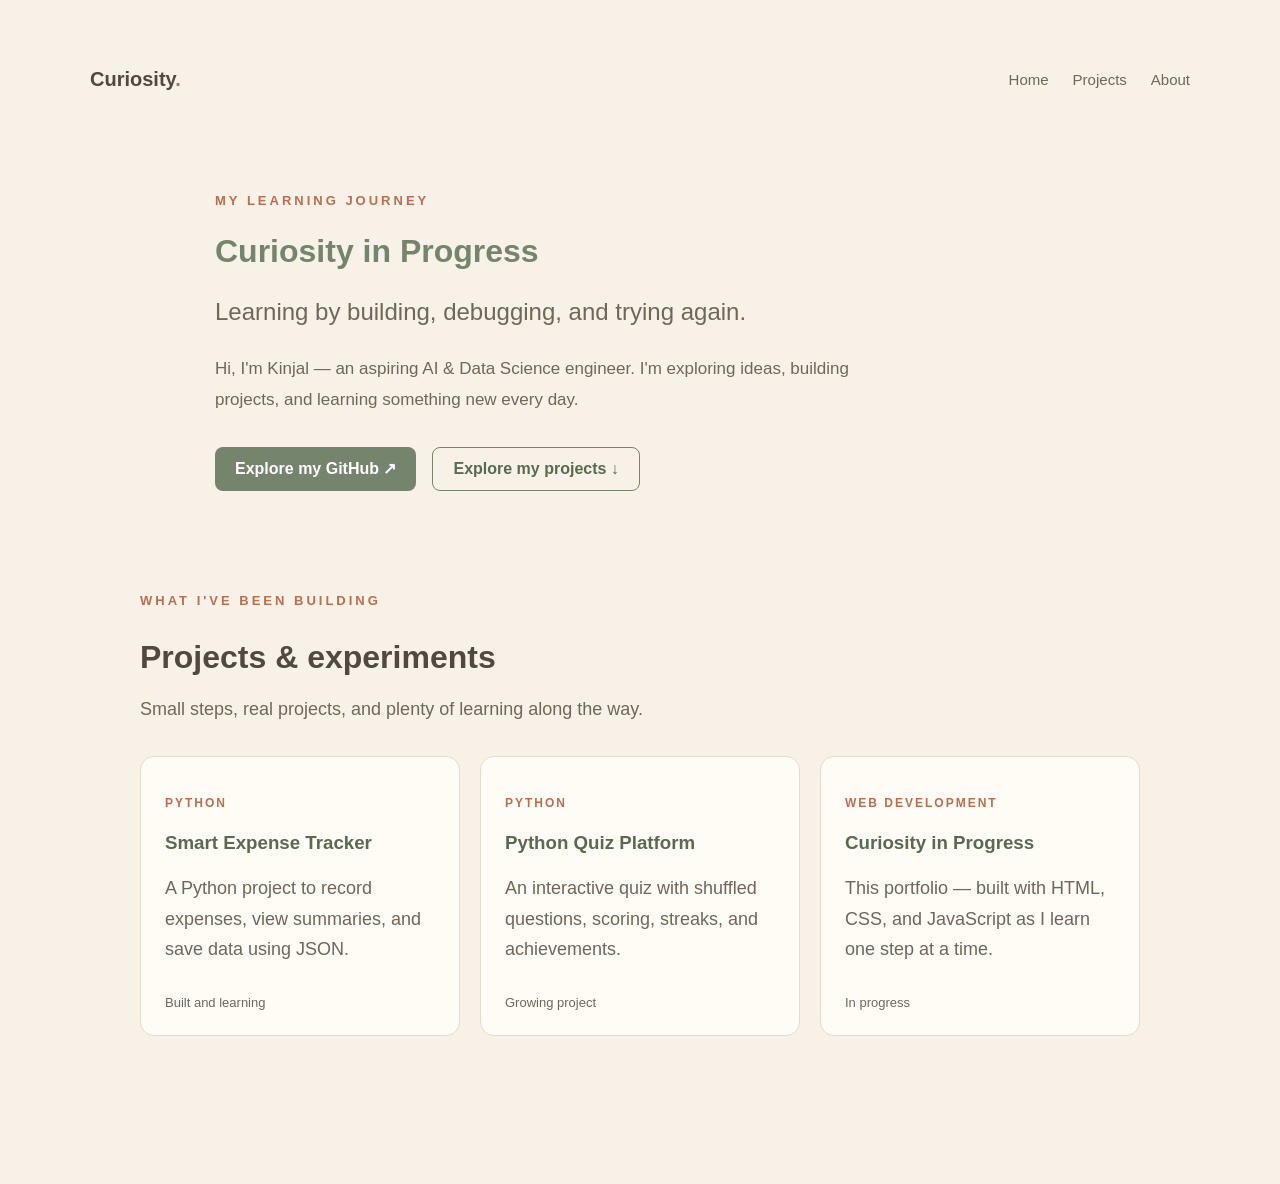
==== index.html @ c0b8d88e "Initial commit" ====
<!DOCTYPE html>
<html lang="en">
<head>
    <meta charset="UTF-8">
    <meta name="viewport" content="width=device-width, initial-scale=1.0">
    <title>Curiosity in Progress | Portfolio</title>
    <link rel="stylesheet" href="STYLE.CSS">
</head>
<body>
    
<nav class="navbar">
    <a href="#" class="nav-logo">Curiosity<span>.</span></a>

    <div class="nav-links">
        <a href="#">Home</a>
        <a href="#projects">Projects</a>
        <a href="#about">About</a>
    </div>
</nav>

     
    <main class="intro">
        <p class="eyebrow">MY LEARNING JOURNEY</p>

        <h1>Curiosity in Progress</h1>

        <p class="tagline">
            Learning by building, debugging, and trying again.
        </p>

        <p class="description">
            Hi, I'm Kinjal — an aspiring AI & Data Science engineer.
            I'm exploring ideas, building projects, and learning something new every day.
        </p>
        
<div class="actions">
    <a href="https://github.com/Kinjal-09" target="_blank" rel="noopener noreferrer" class="btn btn-primary">
        Explore my GitHub ↗
    </a>

    <a href="#projects" class="btn btn-secondary">
        Explore my projects ↓
    </a>
</div>

    </main>
    
<section id="projects" class="projects-section">
    <p class="eyebrow">WHAT I'VE BEEN BUILDING</p>

    <h2>Projects & experiments</h2>

    <p class="section-description">
        Small steps, real projects, and plenty of learning along the way.
    </p>

    <div class="project-grid">

        <article class="project-card">
            <p class="project-type">PYTHON</p>
            <h3>Smart Expense Tracker</h3>
            <p>
                A Python project to record expenses, view summaries,
                and save data using JSON.
            </p>
            <span class="project-status">Built and learning</span>
        </article>

        <article class="project-card">
            <p class="project-type">PYTHON</p>
            <h3>Python Quiz Platform</h3>
            <p>
                An interactive quiz with shuffled questions,
                scoring, streaks, and achievements.
            </p>
            <span class="project-status">Growing project</span>
        </article>

        <article class="project-card">
            <p class="project-type">WEB DEVELOPMENT</p>
            <h3>Curiosity in Progress</h3>
            <p>
                This portfolio — built with HTML, CSS, and JavaScript
                as I learn one step at a time.
            </p>
            <span class="project-status">In progress</span>
        </article>

    </div>
</section>

</body>
</html>
---- STYLE.CSS ----
body {
    background-color: #F7F1E7;
    color: #51483F;
    font-family: Arial, sans-serif;
    margin: 0;
    padding: 48px 24px;
}

h1 {
    color: #75856D;
}

p {
    color: #71665A;
    font-size: 18px;
    line-height: 1.6;
}

.intro {
    max-width: 850px;
    margin: 80px auto;
}

.eyebrow {
    color: #B86F52;
    font-size: 13px;
    font-weight: bold;
    letter-spacing: 3px;
}

.tagline {
    font-size: 24px;
    line-height: 1.5;
}

.description {
    max-width: 650px;
    font-size: 17px;
    line-height: 1.8;
}

.actions {
    display: flex;
    flex-wrap: wrap;
    gap: 16px;
    margin-top: 32px;
}

.btn {
    display: inline-block;
    padding: 12px 20px;
    border-radius: 8px;
    text-decoration: none;
    font-weight: bold;
    transition: 0.2s ease;
}

.btn-primary {
    background-color: #75856D;
    color: white;
}

.btn-secondary {
    border: 1px solid #75856D;
    color: #586A51;
}

.btn:hover {
    transform: translateY(-3px);
}

.projects-section {
    max-width: 1000px;
    margin: 100px auto;
}

.projects-section h2 {
    font-size: 32px;
    margin-bottom: 12px;
}

.section-description {
    line-height: 1.7;
}

.project-grid {
    display: grid;
    grid-template-columns: repeat(auto-fit, minmax(240px, 1fr));
    gap: 20px;
    margin-top: 32px;
}

.project-card {
    background-color: #FFFCF6;
    border: 1px solid #E5DCCF;
    border-radius: 14px;
    padding: 24px;
    transition: transform 0.2s ease;
}

.project-card:hover {
    transform: translateY(-4px);
}

.project-type {
    color: #B86F52;
    font-size: 12px;
    font-weight: bold;
    letter-spacing: 2px;
}

.project-card h3 {
    color: #586A51;
}

.project-card p {
    line-height: 1.7;
}

.project-status {
    display: inline-block;
    margin-top: 12px;
    font-size: 13px;
    color: #71665A;
}

.navbar {
    max-width: 1100px;
    margin: 0 auto;
    display: flex;
    justify-content: space-between;
    align-items: center;
    padding: 20px 0;
}

.nav-logo {
    color: #51483F;
    font-size: 20px;
    font-weight: bold;
    text-decoration: none;
}

.nav-logo span {
    color: #B86F52;
}

.nav-links {
    display: flex;
    gap: 24px;
}

.nav-links a {
    color: #71665A;
    text-decoration: none;
    font-size: 15px;
}

.nav-links a:hover {
    color: #B86F52;
}
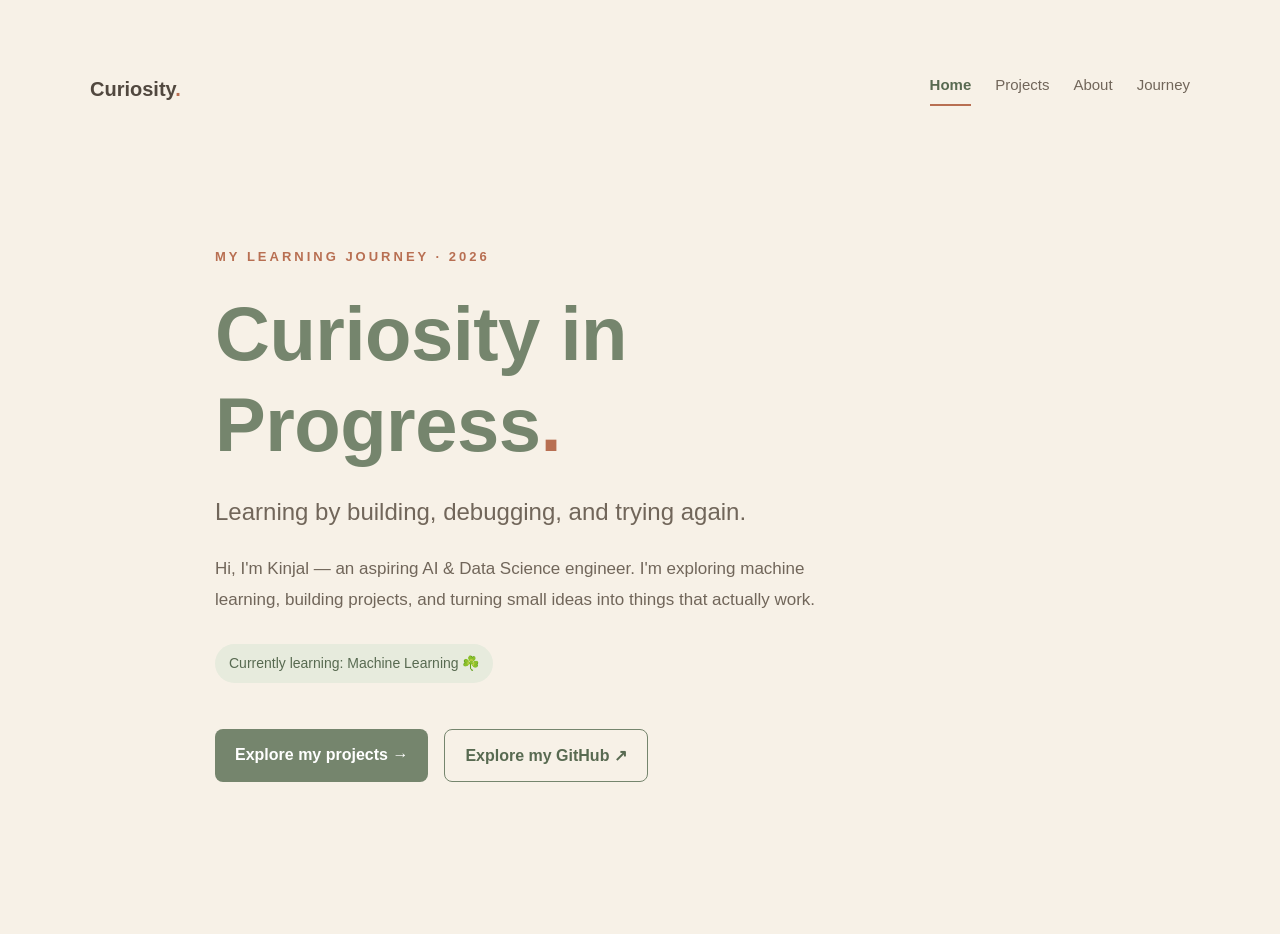
==== commit c36c5e49: "Updating" ====
--- a/index.html
+++ b/index.html
@@ -9,86 +9,69 @@
 </head>
 <body>
     
-<nav class="navbar">
-    <a href="#" class="nav-logo">Curiosity<span>.</span></a>
+<body>
 
-    <div class="nav-links">
-        <a href="#">Home</a>
-        <a href="#projects">Projects</a>
-        <a href="#about">About</a>
+    <nav class="navbar">
+        <a href="index.html" class="nav-logo">Curiosity<span>.</span></a>
+
+        <div class="nav-links">
+            <a href="index.html" class="active" aria-current="page">Home</a>
+            <a href="projects.html">Projects</a>
+            <a href="about.html">About</a>
+            <a href="journey.html">Journey</a>
+        </div>
+    </nav>
+    
+<main class="intro">
+    <p class="eyebrow">MY LEARNING JOURNEY · 2026</p>
+
+    <h1>
+        Curiosity in Progress<span class="title-dot">.</span>
+    </h1>
+
+    <p class="tagline">
+        Learning by building, debugging, and trying again.
+    </p>
+
+    <p class="description">
+        Hi, I'm Kinjal — an aspiring AI & Data Science engineer.
+        I'm exploring machine learning, building projects, and
+        turning small ideas into things that actually work.
+    </p>
+
+    <p class="mini-note">
+        Currently learning: Machine Learning ☘️
+    </p>
+
+    <div class="actions">
+        <a href="projects.html" class="btn btn-primary">
+            Explore my projects →
+        </a>
+
+        <a href="https://github.com/Kinjal-09"
+           target="_blank"
+           rel="noopener noreferrer"
+           class="btn btn-secondary">
+            Explore my GitHub ↗
+        </a>
     </div>
-</nav>
+</main>
+
+
+  
+         
+
+</body>
+
+    
+
+        
+
 
      
-    <main class="intro">
-        <p class="eyebrow">MY LEARNING JOURNEY</p>
+   
+    
 
-        <h1>Curiosity in Progress</h1>
-
-        <p class="tagline">
-            Learning by building, debugging, and trying again.
-        </p>
-
-        <p class="description">
-            Hi, I'm Kinjal — an aspiring AI & Data Science engineer.
-            I'm exploring ideas, building projects, and learning something new every day.
-        </p>
-        
-<div class="actions">
-    <a href="https://github.com/Kinjal-09" target="_blank" rel="noopener noreferrer" class="btn btn-primary">
-        Explore my GitHub ↗
-    </a>
-
-    <a href="#projects" class="btn btn-secondary">
-        Explore my projects ↓
-    </a>
-</div>
-
-    </main>
-    
-<section id="projects" class="projects-section">
-    <p class="eyebrow">WHAT I'VE BEEN BUILDING</p>
-
-    <h2>Projects & experiments</h2>
-
-    <p class="section-description">
-        Small steps, real projects, and plenty of learning along the way.
-    </p>
-
-    <div class="project-grid">
-
-        <article class="project-card">
-            <p class="project-type">PYTHON</p>
-            <h3>Smart Expense Tracker</h3>
-            <p>
-                A Python project to record expenses, view summaries,
-                and save data using JSON.
-            </p>
-            <span class="project-status">Built and learning</span>
-        </article>
-
-        <article class="project-card">
-            <p class="project-type">PYTHON</p>
-            <h3>Python Quiz Platform</h3>
-            <p>
-                An interactive quiz with shuffled questions,
-                scoring, streaks, and achievements.
-            </p>
-            <span class="project-status">Growing project</span>
-        </article>
-
-        <article class="project-card">
-            <p class="project-type">WEB DEVELOPMENT</p>
-            <h3>Curiosity in Progress</h3>
-            <p>
-                This portfolio — built with HTML, CSS, and JavaScript
-                as I learn one step at a time.
-            </p>
-            <span class="project-status">In progress</span>
-        </article>
-
-    </div>
-</section>
 
 </body>
 </html>
--- a/STYLE.CSS
+++ b/STYLE.CSS
@@ -160,3 +160,146 @@
     color: #B86F52;
 }
 
+.about-section {
+    max-width: 850px;
+    margin: 100px auto;
+    padding: 32px;
+    background-color: #EFE9DD;
+    border-radius: 16px;
+}
+
+.about-section h2 {
+    color: #586A51;
+    font-size: 28px;
+}
+
+.about-text {
+    max-width: 700px;
+    line-height: 1.8;
+    font-size: 17px;
+}
+
+.journey-section {
+    max-width: 850px;
+    margin: 100px auto;
+}
+
+.timeline {
+    margin-top: 36px;
+    padding-left: 24px;
+    border-left: 2px solid #D5CBBB;
+}
+
+.timeline-item {
+    position: relative;
+    padding: 0 0 32px 20px;
+}
+
+.timeline-dot {
+    position: absolute;
+    left: -31px;
+    top: 5px;
+    width: 12px;
+    height: 12px;
+    background-color: #75856D;
+    border: 3px solid #F7F1E7;
+    border-radius: 50%;
+}
+
+.timeline-label {
+    color: #B86F52;
+    font-size: 12px;
+    font-weight: bold;
+    letter-spacing: 2px;
+}
+
+.timeline-item h3 {
+    color: #586A51;
+    margin-bottom: 8px;
+}
+
+.timeline-item p {
+    line-height: 1.7;
+}
+
+.nav-links a.active {
+    color: #586A51;
+    font-weight: bold;
+    border-bottom: 2px solid #B86F52;
+    padding-bottom: 6px;
+}
+
+/* Shared polish for every page */
+
+html {
+    scroll-behavior: smooth;
+}
+
+body {
+    font-family: Arial, sans-serif;
+    line-height: 1.7;
+    -webkit-font-smoothing: antialiased;
+}
+
+h1,
+h2,
+h3 {
+    line-height: 1.2;
+    letter-spacing: -0.5px;
+}
+
+.navbar {
+    padding: 24px 0;
+}
+
+.nav-links a {
+    transition: color 0.2s ease;
+}
+
+.intro,
+.projects-section,
+.about-section,
+.journey-section {
+    padding-top: 24px;
+    padding-bottom: 24px;
+}
+
+.project-card {
+    box-shadow: 0 6px 20px rgba(81, 72, 63, 0.04);
+}
+
+.project-card:hover {
+    box-shadow: 0 12px 28px rgba(81, 72, 63, 0.09);
+}
+
+.btn {
+    cursor: pointer;
+}
+
+::selection {
+    background-color: #DDE5D5;
+    color: #51483F;
+}
+
+/* Home page personality */
+
+.title-dot {
+    color: #B86F52;
+}
+
+.intro h1 {
+    font-size: clamp(42px, 7vw, 76px);
+    max-width: 750px;
+    margin: 20px 0;
+}
+
+.mini-note {
+    display: inline-block;
+    background-color: #E7EBDD;
+    color: #586A51;
+    padding: 8px 14px;
+    border-radius: 20px;
+    font-size: 14px;
+    margin-top: 12px;
+}
+
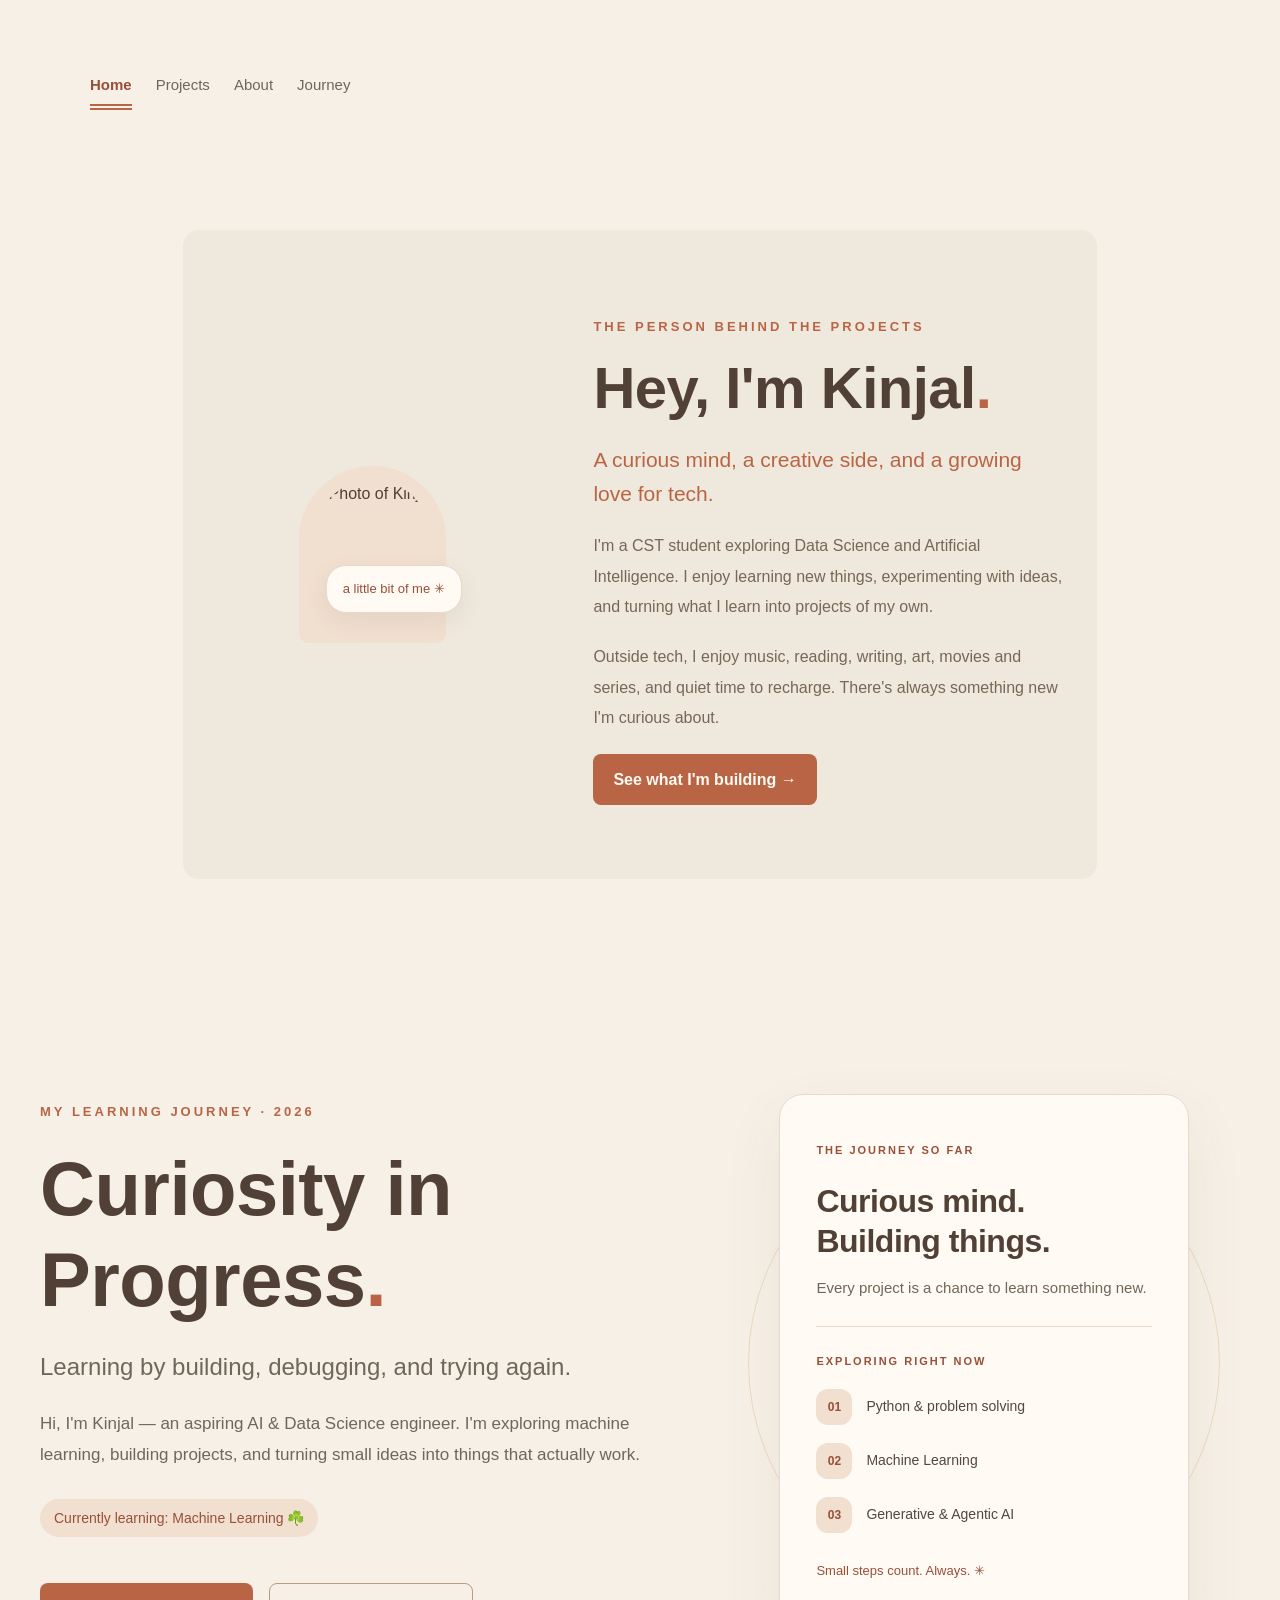
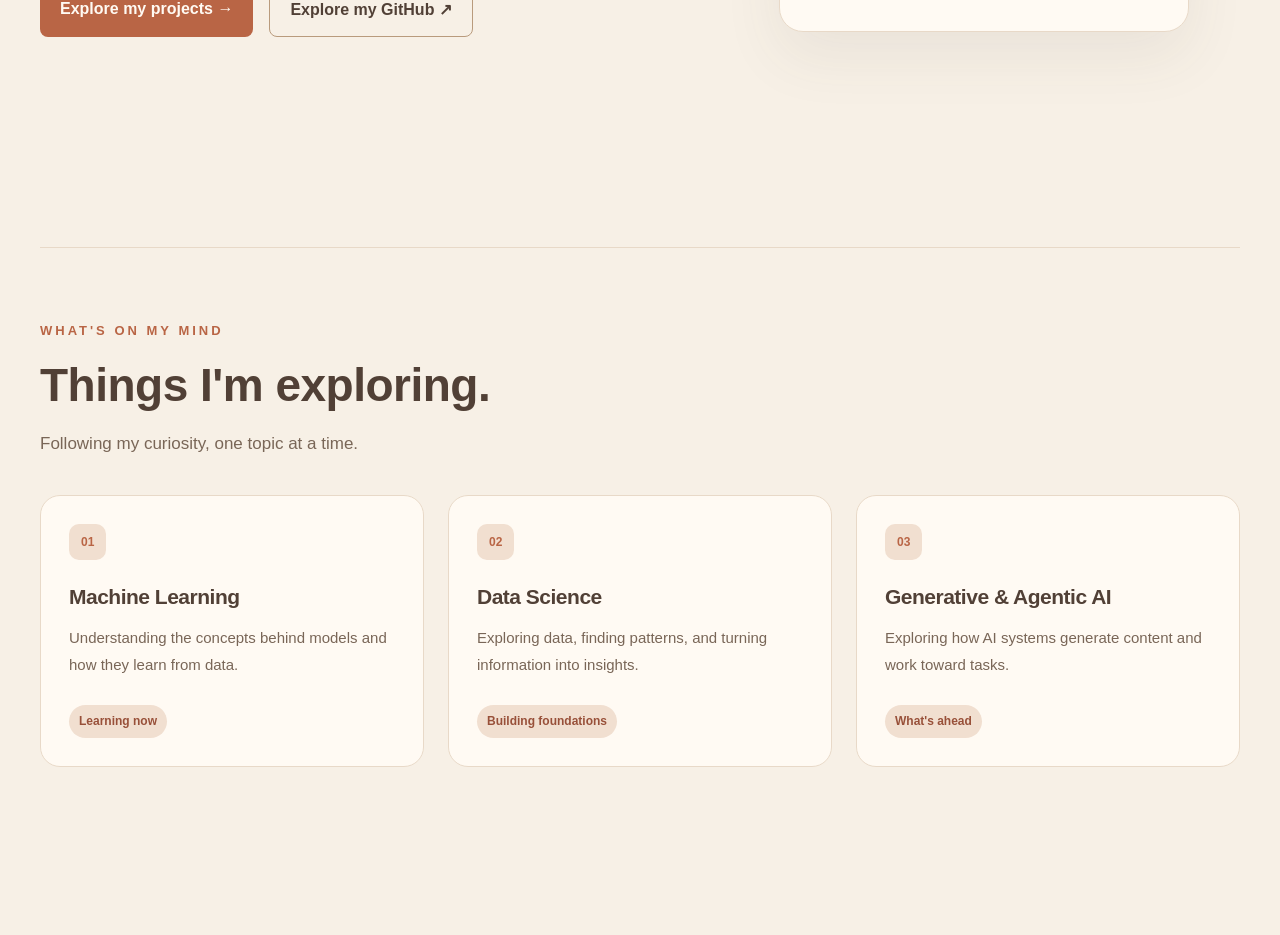
==== commit 44ad5038: "still in process" ====
--- a/index.html
+++ b/index.html
@@ -12,7 +12,7 @@
 <body>
 
     <nav class="navbar">
-        <a href="index.html" class="nav-logo">Curiosity<span>.</span></a>
+        
 
         <div class="nav-links">
             <a href="index.html" class="active" aria-current="page">Home</a>
@@ -22,45 +22,155 @@
         </div>
     </nav>
     
+<main class="about-section">
+    <section class="about-hero">
+
+        <div class="about-photo-wrap">
+            <img
+                src="images/profile.jpg"
+                alt="Photo of Kinjal"
+                class="about-photo"
+            >
+            <span class="photo-note">a little bit of me ✳</span>
+        </div>
+
+        <div class="about-intro">
+            <p class="eyebrow">THE PERSON BEHIND THE PROJECTS</p>
+
+            <h1>Hey, I'm Kinjal<span class="title-dot">.</span></h1>
+
+            <p class="about-lead">
+                A curious mind, a creative side, and a growing love for tech.
+            </p>
+
+            <p class="about-text">
+                I'm a CST student exploring Data Science and Artificial
+                Intelligence. I enjoy learning new things, experimenting
+                with ideas, and turning what I learn into projects of my own.
+            </p>
+
+            <p class="about-text">
+                Outside tech, I enjoy music, reading, writing, art,
+                movies and series, and quiet time to recharge.
+                There's always something new I'm curious about.
+            </p>
+
+            <a href="projects.html" class="btn btn-primary">
+                See what I'm building →
+            </a>
+        </div>
+
+    </section>
+</main>
+
+    
+
 <main class="intro">
-    <p class="eyebrow">MY LEARNING JOURNEY · 2026</p>
+    <div class="hero-content">
+        <p class="eyebrow">MY LEARNING JOURNEY · 2026</p>
 
-    <h1>
-        Curiosity in Progress<span class="title-dot">.</span>
-    </h1>
+        <h1>
+            Curiosity in Progress<span class="title-dot">.</span>
+        </h1>
 
-    <p class="tagline">
-        Learning by building, debugging, and trying again.
-    </p>
+        <p class="tagline">
+            Learning by building, debugging, and trying again.
+        </p>
 
-    <p class="description">
-        Hi, I'm Kinjal — an aspiring AI & Data Science engineer.
-        I'm exploring machine learning, building projects, and
-        turning small ideas into things that actually work.
-    </p>
+        <p class="description">
+            Hi, I'm Kinjal — an aspiring AI & Data Science engineer.
+            I'm exploring machine learning, building projects, and
+            turning small ideas into things that actually work.
+        </p>
 
-    <p class="mini-note">
-        Currently learning: Machine Learning ☘️
-    </p>
+        <p class="mini-note">
+            Currently learning: Machine Learning ☘️
+        </p>
 
-    <div class="actions">
-        <a href="projects.html" class="btn btn-primary">
-            Explore my projects →
-        </a>
+        <div class="actions">
+            <a href="projects.html" class="btn btn-primary">
+                Explore my projects →
+            </a>
 
-        <a href="https://github.com/Kinjal-09"
-           target="_blank"
-           rel="noopener noreferrer"
-           class="btn btn-secondary">
-            Explore my GitHub ↗
-        </a>
+            <a href="https://github.com/Kinjal-09"
+               target="_blank"
+               rel="noopener noreferrer"
+               class="btn btn-secondary">
+                Explore my GitHub ↗
+            </a>
+        </div>
+    </div>
+
+    <div class="hero-visual">
+        <div class="visual-orbit orbit-one"></div>
+        <div class="visual-orbit orbit-two"></div>
+
+        <div class="visual-card">
+            <p class="visual-label">THE JOURNEY SO FAR</p>
+            <h2>Curious mind.<br>Building things.</h2>
+            <p class="visual-description">
+                Every project is a chance to learn something new.
+            </p>
+
+            <div class="visual-divider"></div>
+
+            <p class="visual-label">EXPLORING RIGHT NOW</p>
+
+            <div class="learning-item">
+                <span class="learning-icon">01</span>
+                <span>Python & problem solving</span>
+            </div>
+
+            <div class="learning-item">
+                <span class="learning-icon">02</span>
+                <span>Machine Learning</span>
+            </div>
+
+            <div class="learning-item">
+                <span class="learning-icon">03</span>
+                <span>Generative & Agentic AI</span>
+            </div>
+
+            <p class="visual-footer">Small steps count. Always. ✳</p>
+        </div>
     </div>
 </main>
 
+<section class="exploring-section">
+    <p class="eyebrow">WHAT'S ON MY MIND</p>
+
+    <h2>Things I'm exploring.</h2>
+
+    <p class="section-description">
+        Following my curiosity, one topic at a time.
+    </p>
+
+    <div class="exploring-grid">
+        <article class="exploring-card">
+            <span class="exploring-number">01</span>
+            <h3>Machine Learning</h3>
+            <p>Understanding the concepts behind models and how they learn from data.</p>
+            <span class="exploring-tag">Learning now</span>
+        </article>
+
+        <article class="exploring-card">
+            <span class="exploring-number">02</span>
+            <h3>Data Science</h3>
+            <p>Exploring data, finding patterns, and turning information into insights.</p>
+            <span class="exploring-tag">Building foundations</span>
+        </article>
+
+        <article class="exploring-card">
+            <span class="exploring-number">03</span>
+            <h3>Generative & Agentic AI</h3>
+            <p>Exploring how AI systems generate content and work toward tasks.</p>
+            <span class="exploring-tag">What's ahead</span>
+        </article>
+    </div>
+</section>
+
 
   
-         
-
 </body>
 
     
--- a/STYLE.CSS
+++ b/STYLE.CSS
@@ -303,3 +303,753 @@
     margin-top: 12px;
 }
 
+/* Navigation interaction */
+
+.nav-links a {
+    position: relative;
+    text-decoration: none;
+    transition: color 0.25s ease;
+}
+
+.nav-links a::after {
+    content: "";
+    position: absolute;
+    left: 0;
+    bottom: -6px;
+    width: 100%;
+    height: 2px;
+    background-color: #B86F52;
+    transform: scaleX(0);
+    transform-origin: left;
+    transition: transform 0.25s ease;
+}
+
+.nav-links a:hover::after,
+.nav-links a.active::after {
+    transform: scaleX(1);
+}
+
+
+/* Projects page polish */
+
+.project-grid {
+    display: grid;
+    grid-template-columns: repeat(auto-fit, minmax(260px, 1fr));
+    gap: 24px;
+    margin-top: 36px;
+}
+
+.project-card {
+    background-color: #FFFCF6;
+    border: 1px solid #E8E0D5;
+    border-radius: 18px;
+    padding: 28px;
+    transition: transform 0.25s ease, box-shadow 0.25s ease;
+}
+
+.project-card:hover {
+    transform: translateY(-5px);
+}
+
+.project-card h2 {
+    color: #586A51;
+    font-size: 22px;
+    line-height: 1.3;
+    margin-top: 14px;
+    margin-bottom: 12px;
+}
+
+
+.project-card p {
+    font-size: 15px;
+    line-height: 1.8;
+}
+
+.project-type {
+    display: inline-block;
+    color: #A65F45;
+    background-color: #F5E5DC;
+    border-radius: 20px;
+    padding: 5px 10px;
+    font-size: 12px;
+    font-weight: bold;
+}
+
+/* Full-page home hero */
+
+.intro {
+    max-width: 1200px;
+    min-height: calc(100vh - 180px);
+    margin: 20px auto;
+    display: grid;
+    grid-template-columns: 1.1fr 0.9fr;
+    align-items: center;
+    gap: 64px;
+}
+
+.hero-content {
+    min-width: 0;
+}
+
+.hero-visual {
+    position: relative;
+    min-height: 440px;
+    display: flex;
+    align-items: center;
+    justify-content: center;
+}
+
+.visual-card {
+    position: relative;
+    z-index: 1;
+    width: 100%;
+    max-width: 410px;
+    box-sizing: border-box;
+    padding: 36px;
+    background: #FFFCF6;
+    border: 1px solid #E8E0D5;
+    border-radius: 24px;
+    box-shadow: 0 24px 60px rgba(81, 72, 63, 0.08);
+}
+
+.visual-label {
+    color: #B86F52;
+    font-size: 11px;
+    font-weight: bold;
+    letter-spacing: 2px;
+}
+
+.visual-card h2 {
+    color: #586A51;
+    font-size: 32px;
+    line-height: 1.25;
+    margin: 22px 0 12px;
+}
+
+.visual-description {
+    font-size: 15px;
+}
+
+.visual-divider {
+    height: 1px;
+    background: #E8E0D5;
+    margin: 26px 0;
+}
+
+.learning-item {
+    display: flex;
+    align-items: center;
+    gap: 14px;
+    margin: 18px 0;
+    color: #51483F;
+    font-size: 14px;
+}
+
+.learning-icon {
+    display: grid;
+    place-items: center;
+    min-width: 36px;
+    height: 36px;
+    background: #E7EBDD;
+    color: #586A51;
+    border-radius: 12px;
+    font-size: 12px;
+    font-weight: bold;
+}
+
+.visual-footer {
+    color: #75856D;
+    font-size: 13px;
+    margin-top: 28px;
+}
+
+.visual-orbit {
+    position: absolute;
+    border: 1px solid rgba(117, 133, 109, 0.22);
+    border-radius: 50%;
+    pointer-events: none;
+}
+
+.orbit-one {
+    width: 400px;
+    height: 400px;
+}
+
+.orbit-two {
+    width: 470px;
+    height: 470px;
+    border-color: rgba(184, 111, 82, 0.16);
+}
+
+/* Adapt the hero for smaller screens */
+
+@media (max-width: 850px) {
+    .intro {
+        grid-template-columns: 1fr;
+        gap: 24px;
+        min-height: auto;
+        margin: 40px auto;
+    }
+
+    .hero-visual {
+        min-height: 420px;
+    }
+
+    .visual-card {
+        max-width: 460px;
+    }
+}
+
+@media (max-width: 500px) {
+    .visual-card {
+        padding: 24px;
+    }
+
+    .visual-orbit {
+        max-width: 95%;
+        max-height: 95%;
+    }
+}
+
+/* Warm terracotta color theme */
+
+:root {
+    --cream: #F7F0E6;
+    --cream-light: #FFFAF3;
+    --terracotta: #B96545;
+    --terracotta-dark: #985039;
+    --caramel: #D9AD7C;
+    --brown: #514036;
+    --brown-soft: #796657;
+    --border-warm: #E8D9C8;
+    --peach: #F1DFD0;
+}
+
+body {
+    background-color: var(--cream);
+    color: var(--brown);
+}
+
+h1,
+h2,
+h3 {
+    color: var(--brown);
+}
+
+.intro h1,
+.about-section h1,
+.projects-section h1,
+.journey-section h1 {
+    color: var(--brown);
+}
+
+.title-dot {
+    color: var(--terracotta);
+}
+
+.eyebrow,
+.project-type {
+    color: var(--terracotta);
+}
+
+.project-type {
+    background-color: var(--peach);
+}
+
+.btn-primary {
+    background-color: var(--terracotta);
+    border-color: var(--terracotta);
+    color: #FFFAF3;
+}
+
+.btn-primary:hover {
+    background-color: var(--terracotta-dark);
+}
+
+.btn-secondary {
+    color: var(--brown);
+    border-color: #B99B7D;
+}
+
+.btn-secondary:hover {
+    background-color: var(--peach);
+}
+
+.mini-note,
+.learning-icon {
+    background-color: var(--peach);
+    color: var(--terracotta-dark);
+}
+
+.visual-card,
+.project-card {
+    background-color: var(--cream-light);
+    border-color: var(--border-warm);
+}
+
+.visual-card h2,
+.project-card h2,
+.project-card h3 {
+    color: var(--brown);
+}
+
+.visual-label,
+.visual-footer,
+.project-status {
+    color: var(--terracotta-dark);
+}
+
+.visual-divider {
+    background-color: var(--border-warm);
+}
+
+.project-status {
+    background-color: var(--peach);
+}
+
+.nav-links a.active {
+    color: var(--terracotta-dark);
+    border-bottom-color: var(--terracotta);
+}
+
+.nav-links a::after {
+    background-color: var(--terracotta);
+}
+
+.visual-orbit {
+    border-color: rgba(185, 101, 69, 0.2);
+}
+
+.orbit-two {
+    border-color: rgba(217, 173, 124, 0.35);
+}
+
+::selection {
+    background-color: var(--peach);
+    color: var(--brown);
+}
+
+/* Home: exploring section */
+
+.exploring-section {
+    max-width: 1200px;
+    margin: 100px auto 60px;
+    padding: 60px 0;
+    border-top: 1px solid #E8D9C8;
+}
+
+.exploring-section h2 {
+    color: #514036;
+    font-size: clamp(32px, 4vw, 46px);
+    margin: 16px 0;
+}
+
+.exploring-section .section-description {
+    color: #796657;
+    font-size: 17px;
+    margin-bottom: 36px;
+}
+
+.exploring-grid {
+    display: grid;
+    grid-template-columns: repeat(3, minmax(0, 1fr));
+    gap: 24px;
+}
+
+.exploring-card {
+    background-color: #FFFAF3;
+    border: 1px solid #E8D9C8;
+    border-radius: 20px;
+    padding: 28px;
+    transition: transform 0.25s ease, box-shadow 0.25s ease;
+}
+
+.exploring-card:hover {
+    transform: translateY(-6px);
+    box-shadow: 0 16px 32px rgba(81, 64, 54, 0.08);
+}
+
+.exploring-number {
+    display: inline-block;
+    color: #B96545;
+    background-color: #F1DFD0;
+    padding: 8px 12px;
+    border-radius: 10px;
+    font-size: 12px;
+    font-weight: bold;
+}
+
+.exploring-card h3 {
+    color: #514036;
+    font-size: 21px;
+    margin: 24px 0 12px;
+}
+
+.exploring-card p {
+    color: #796657;
+    font-size: 15px;
+    line-height: 1.8;
+}
+
+.exploring-tag {
+    display: inline-block;
+    margin-top: 12px;
+    padding: 6px 10px;
+    border-radius: 20px;
+    background-color: #F1DFD0;
+    color: #985039;
+    font-size: 12px;
+    font-weight: bold;
+}
+
+@media (max-width: 850px) {
+    .exploring-grid {
+        grid-template-columns: repeat(2, minmax(0, 1fr));
+    }
+}
+
+@media (max-width: 560px) {
+    .exploring-section {
+        margin-top: 60px;
+        padding-top: 36px;
+    }
+
+    .exploring-grid {
+        grid-template-columns: 1fr;
+    }
+
+    .exploring-card {
+        padding: 24px;
+    }
+}
+
+/* Gentle entrance animation */
+
+@keyframes fade-up {
+    from {
+        opacity: 0;
+        transform: translateY(18px);
+    }
+
+    to {
+        opacity: 1;
+        transform: translateY(0);
+    }
+}
+
+.exploring-card {
+    animation: fade-up 0.6s ease both;
+}
+
+.exploring-card:nth-child(2) {
+    animation-delay: 0.12s;
+}
+
+.exploring-card:nth-child(3) {
+    animation-delay: 0.24s;
+}
+
+@media (prefers-reduced-motion: reduce) {
+    .exploring-card {
+        animation: none;
+    }
+}
+
+/* About page: photo and introduction */
+
+.about-hero {
+    max-width: 1100px;
+    margin: 50px auto;
+    display: grid;
+    grid-template-columns: 0.8fr 1.2fr;
+    align-items: center;
+    gap: 64px;
+}
+
+.about-photo-wrap {
+    position: relative;
+    max-width: 390px;
+    margin: 0 auto;
+    padding: 14px;
+    background: #F1DFD0;
+    border-radius: 180px 180px 24px 24px;
+}
+
+.about-photo {
+    display: block;
+    width: 100%;
+    aspect-ratio: 4 / 5;
+    object-fit: cover;
+    object-position: center 35%;
+    border-radius: 170px 170px 16px 16px;
+}
+
+.photo-note {
+    position: absolute;
+    right: -16px;
+    bottom: 30px;
+    background: #FFFAF3;
+    color: #985039;
+    border: 1px solid #E8D9C8;
+    border-radius: 20px;
+    padding: 12px 16px;
+    font-size: 13px;
+    box-shadow: 0 8px 24px rgba(81, 64, 54, 0.08);
+}
+
+.about-intro h1 {
+    font-size: clamp(38px, 5vw, 58px);
+    line-height: 1.15;
+    margin: 18px 0;
+}
+
+.about-lead {
+    color: #B96545;
+    font-size: 21px;
+    line-height: 1.6;
+}
+
+.about-intro .about-text {
+    color: #796657;
+    font-size: 16px;
+    line-height: 1.9;
+    margin: 20px 0;
+}
+
+@media (max-width: 760px) {
+    .about-hero {
+        grid-template-columns: 1fr;
+        gap: 44px;
+        margin: 30px auto;
+    }
+
+    .about-photo-wrap {
+        width: 100%;
+        max-width: 300px;
+        box-sizing: border-box;
+    }
+
+    .about-intro h1 {
+        font-size: 40px;
+    }
+}
+
+/* Personality slider */
+.personality-section {
+    max-width: 1100px;
+    margin: 100px auto;
+    padding: 40px 24px;
+    overflow: hidden;
+}
+
+.personality-section h2 {
+    font-size: clamp(38px, 5vw, 58px);
+    color: #514036;
+    margin: 18px 0;
+}
+
+.personality-section .section-description {
+    font-size: 19px;
+    color: #796657;
+    margin-bottom: 55px;
+}
+
+.personality-track {
+    display: flex;
+    flex-direction: column;
+    align-items: flex-start;
+    gap: 18px;
+    padding: 15px 0 30px;
+    border-bottom: 1px solid #DCC8B6;
+}
+
+
+.personality-track::-webkit-scrollbar {
+    display: none;
+}
+
+.personality-word {
+    display: flex;
+    align-items: flex-start;
+    gap: 10px;
+    border: none;
+    background: transparent;
+    padding: 0;
+    color: #CBB9A8;
+    font-family: inherit;
+    font-size: clamp(42px, 7vw, 82px);
+    font-weight: 700;
+    letter-spacing: -3px;
+    cursor: pointer;
+    transition: color 0.3s ease, transform 0.3s ease;
+}
+
+
+
+.personality-word span {
+    display: inline-block;
+    font-size: 13px;
+    font-weight: 400;
+    letter-spacing: 0;
+    vertical-align: top;
+    margin-left: 8px;
+}
+
+.personality-word.active,
+.personality-word:hover {
+    color: #B96545;
+    transform: translateY(-4px);
+}
+
+.personality-detail {
+    display: flex;
+    align-items: center;
+    gap: 25px;
+    padding-top: 25px;
+    flex-wrap: wrap;
+}
+
+#personality-count {
+    color: #B96545;
+    font-size: 13px;
+    letter-spacing: 2px;
+}
+
+#personality-note {
+    flex: 1;
+    min-width: 200px;
+    color: #796657;
+    font-size: 16px;
+    line-height: 1.7;
+}
+
+.personality-controls {
+    display: flex;
+    gap: 12px;
+}
+
+.personality-controls button {
+    border: 1px solid #DCC8B6;
+    background: transparent;
+    color: #514036;
+    padding: 10px 16px;
+    border-radius: 30px;
+    cursor: pointer;
+    transition: background 0.3s ease, color 0.3s ease;
+}
+
+.personality-controls button:hover {
+    background: #B96545;
+    color: #FFFAF3;
+    border-color: #B96545;
+}
+
+@media (max-width: 600px) {
+    .personality-section {
+        margin: 60px auto;
+        padding: 24px 18px;
+    }
+
+    .personality-track {
+        gap: 25px;
+    }
+
+    .personality-word {
+        letter-spacing: -2px;
+    }
+}
+
+
+/* Show only the selected hobby */
+.personality-word {
+    display: none;
+}
+
+.personality-word.active {
+    display: flex;
+}
+
+/* Hobbies section */
+.hobbies-section {
+    max-width: 1100px;
+    margin: 80px auto;
+    padding: 40px 24px;
+}
+
+.hobbies-section h2 {
+    font-size: clamp(34px, 5vw, 52px);
+    color: #514036;
+    margin: 16px 0;
+}
+
+.hobbies-section .section-description {
+    color: #796657;
+    font-size: 17px;
+    margin-bottom: 32px;
+    line-height: 1.8;
+}
+
+/* Hobby navigation buttons */
+.hobby-tabs {
+    display: flex;
+    flex-wrap: wrap;
+    gap: 12px;
+    margin-bottom: 32px;
+}
+
+.hobby-tab {
+    padding: 12px 20px;
+    border: 1px solid #DCC8B6;
+    border-radius: 30px;
+    background: transparent;
+    color: #514036;
+    font-family: inherit;
+    font-size: 14px;
+    cursor: pointer;
+    transition: all 0.25s ease;
+}
+
+.hobby-tab:hover,
+.hobby-tab.active {
+    background: #B96545;
+    border-color: #B96545;
+    color: #FFFAF3;
+}
+
+/* Selected hobby content */
+.hobby-content {
+    min-height: 200px;
+    padding: 32px;
+    background: #F1DFD0;
+    border-radius: 20px;
+}
+
+.hobby-number {
+    color: #985039;
+    font-size: 12px;
+    letter-spacing: 2px;
+}
+
+.hobby-content h3 {
+    color: #514036;
+    font-size: clamp(28px, 4vw, 40px);
+    margin: 16px 0;
+}
+
+.hobby-content p:last-child {
+    color: #796657;
+    font-size: 16px;
+    line-height: 1.8;
+}
+
+@media (max-width: 600px) {
+    .hobbies-section {
+        margin: 45px auto;
+        padding: 24px 18px;
+    }
+
+    .hobby-content {
+        padding: 24px;
+    }
+}
+
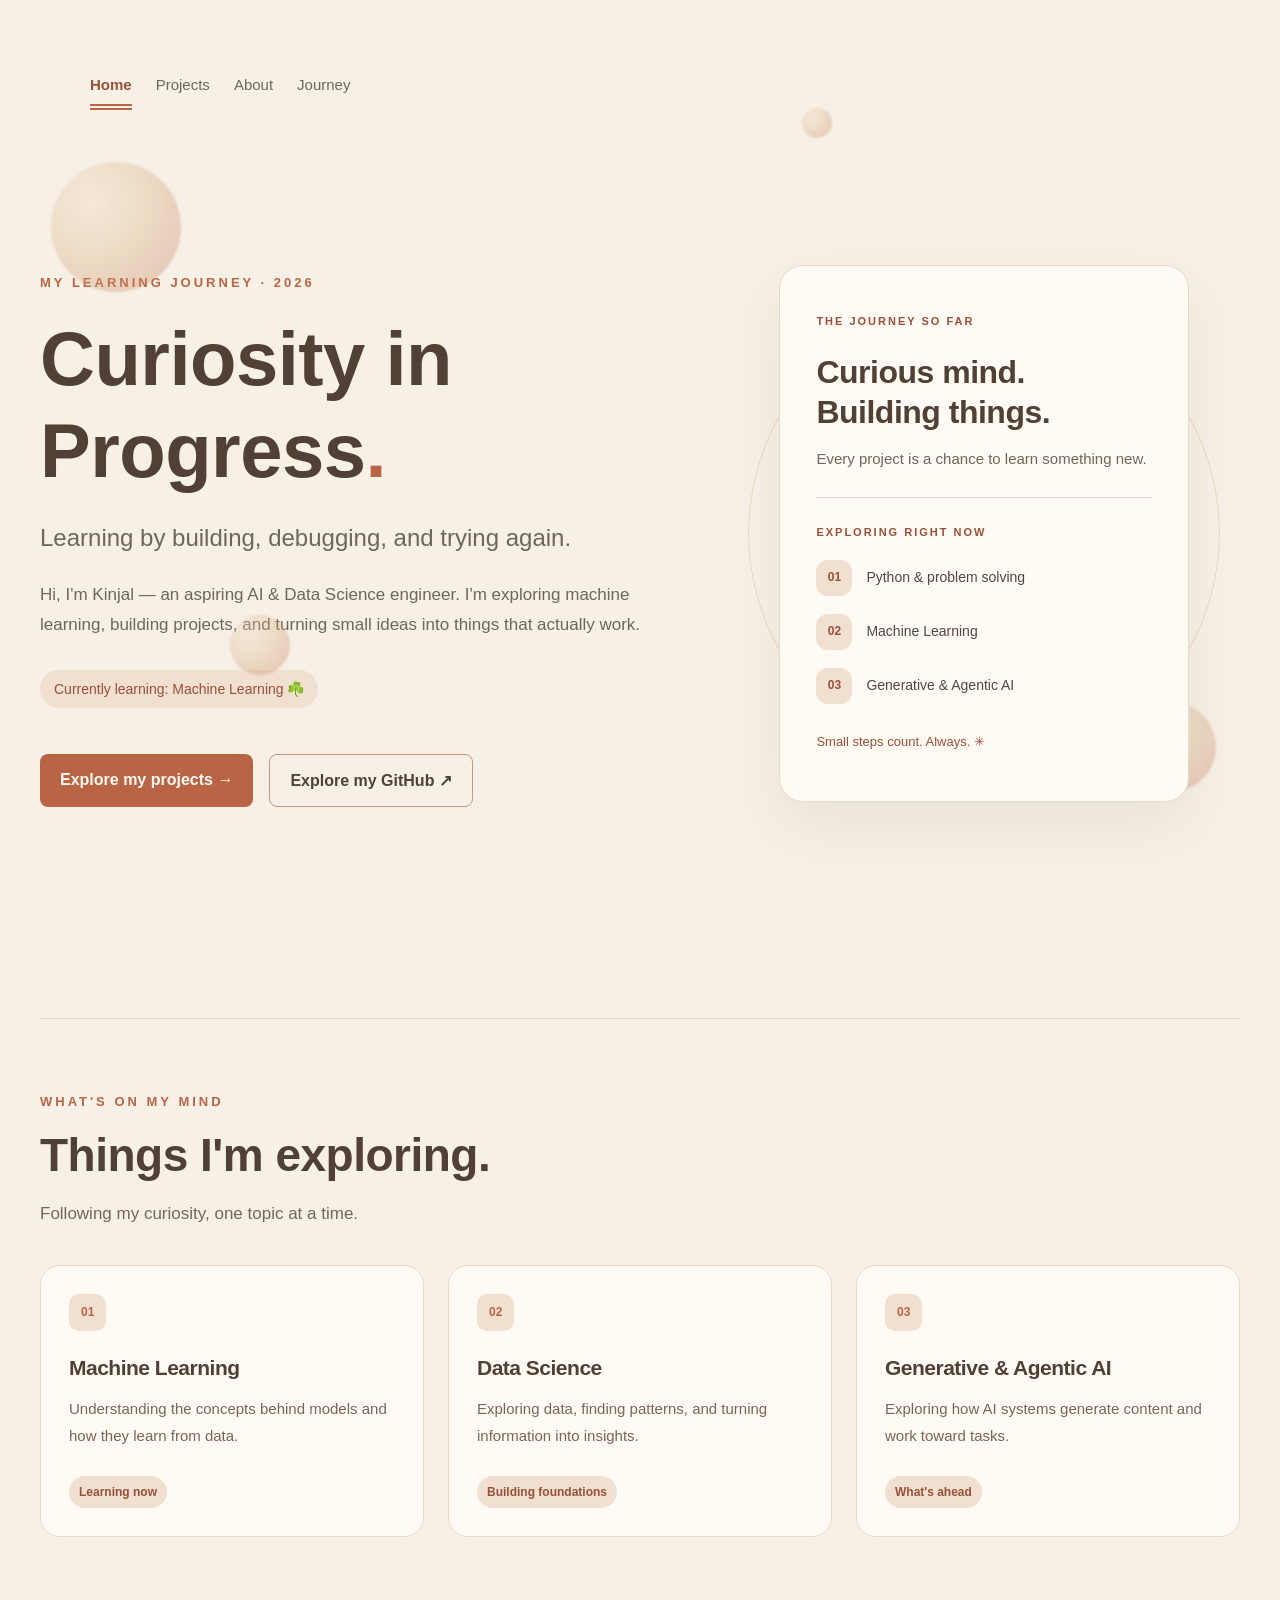
==== commit 6eb4a768: "still in process" ====
--- a/index.html
+++ b/index.html
@@ -8,8 +8,13 @@
     <link rel="stylesheet" href="STYLE.CSS">
 </head>
 <body>
+    <div class="decor-orb orb-one"></div>
+    <div class="decor-orb orb-two"></div>
+    <div class="decor-orb orb-three"></div>
+    <div class="decor-orb orb-four"></div>
+    <div class="decor-orb orb-five"></div>
     
-<body>
+
 
     <nav class="navbar">
         
@@ -22,49 +27,7 @@
         </div>
     </nav>
     
-<main class="about-section">
-    <section class="about-hero">
-
-        <div class="about-photo-wrap">
-            <img
-                src="images/profile.jpg"
-                alt="Photo of Kinjal"
-                class="about-photo"
-            >
-            <span class="photo-note">a little bit of me ✳</span>
-        </div>
-
-        <div class="about-intro">
-            <p class="eyebrow">THE PERSON BEHIND THE PROJECTS</p>
-
-            <h1>Hey, I'm Kinjal<span class="title-dot">.</span></h1>
-
-            <p class="about-lead">
-                A curious mind, a creative side, and a growing love for tech.
-            </p>
-
-            <p class="about-text">
-                I'm a CST student exploring Data Science and Artificial
-                Intelligence. I enjoy learning new things, experimenting
-                with ideas, and turning what I learn into projects of my own.
-            </p>
-
-            <p class="about-text">
-                Outside tech, I enjoy music, reading, writing, art,
-                movies and series, and quiet time to recharge.
-                There's always something new I'm curious about.
-            </p>
-
-            <a href="projects.html" class="btn btn-primary">
-                See what I'm building →
-            </a>
-        </div>
-
-    </section>
-</main>
-
-    
-
+   
 <main class="intro">
     <div class="hero-content">
         <p class="eyebrow">MY LEARNING JOURNEY · 2026</p>
@@ -174,14 +137,7 @@
 </body>
 
     
-
-        
-
-
      
    
     
-
-
-</body>
 </html>
--- a/STYLE.CSS
+++ b/STYLE.CSS
@@ -1053,3 +1053,73 @@
     }
 }
 
+/* Decorative floating orbs */
+
+/* Decorative floating orbs */
+.decor-orb {
+    position: fixed;
+    width: 130px;
+    height: 130px;
+    border-radius: 50%;
+    background: radial-gradient(
+        circle at 30% 30%,
+        #f3d7bd,
+        #d9ad7c 45%,
+        #b96545
+    );
+    opacity: 0.32;
+    filter: blur(1px);
+    pointer-events: none;
+    z-index: 0;
+    animation: float-orb 5s ease-in-out infinite;
+}
+
+.orb-one {
+    top: 18%;
+    left: 4%;
+}
+
+.orb-two {
+    right: 5%;
+    bottom: 12%;
+    width: 90px;
+    height: 90px;
+    animation-delay: -2s;
+}
+
+@keyframes float-orb {
+    0%, 100% {
+        transform: translateY(0);
+    }
+
+    50% {
+        transform: translateY(-35px);
+    }
+}
+/* Extra floating bubbles */
+.orb-three {
+    width: 45px;
+    height: 45px;
+    top: 35%;
+    right: 22%;
+    animation-duration: 6s;
+    animation-delay: -1s;
+}
+
+.orb-four {
+    width: 60px;
+    height: 60px;
+    bottom: 25%;
+    left: 18%;
+    animation-duration: 7s;
+    animation-delay: -3s;
+}
+
+.orb-five {
+    width: 30px;
+    height: 30px;
+    top: 12%;
+    right: 35%;
+    animation-duration: 4s;
+    animation-delay: -2s;
+}
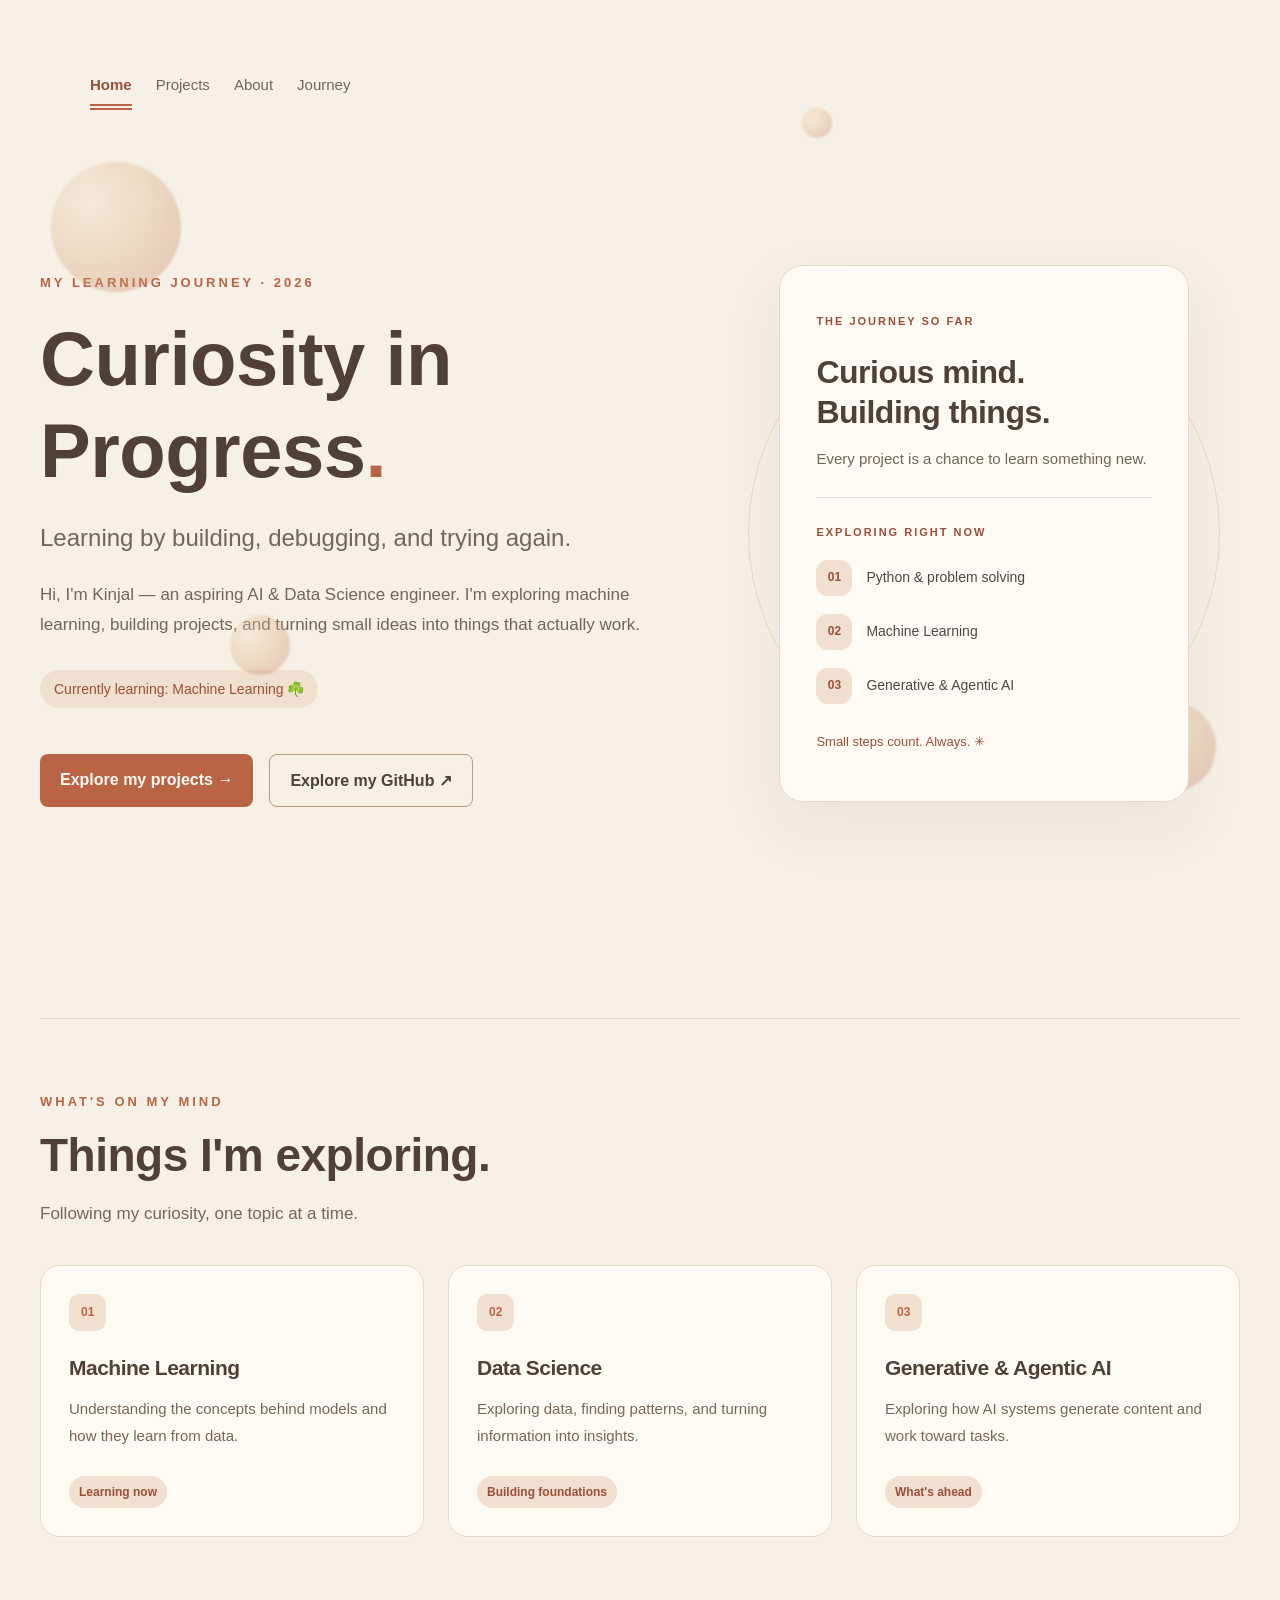
==== commit 6179a3e1: "still in process" ====
--- a/index.html
+++ b/index.html
@@ -13,6 +13,7 @@
     <div class="decor-orb orb-three"></div>
     <div class="decor-orb orb-four"></div>
     <div class="decor-orb orb-five"></div>
+    <div class="journey-cursor" aria-hidden="true"></div>
     
 
 
@@ -133,7 +134,8 @@
 </section>
 
 
-  
+
+<script src="cursor.js"></script>
 </body>
 
     
--- a/STYLE.CSS
+++ b/STYLE.CSS
@@ -1123,3 +1123,113 @@
     animation-duration: 4s;
     animation-delay: -2s;
 }
+/* Custom cursor for the Journey page */
+.journey-cursor {
+    position: fixed;
+    top: 0;
+    left: 0;
+    width: 38px;
+    height: 38px;
+    border: 2px solid #b96545;
+    border-radius: 50%;
+    pointer-events: none;
+    z-index: 9999;
+    opacity: 0;
+    transform: translate(-50%, -50%);
+    transition:
+        width 0.2s ease,
+        height 0.2s ease,
+        background 0.2s ease,
+        opacity 0.2s ease;
+}
+/* Highlight the current learning phase */
+.timeline-item.current-phase {
+    border-left: 3px solid #b96545;
+    padding-left: 18px;
+    background: rgba(217, 173, 124, 0.12);
+    border-radius: 0 12px 12px 0;
+    transition: background 0.3s ease, transform 0.3s ease;
+}
+
+.timeline-item.current-phase:hover {
+    background: rgba(217, 173, 124, 0.22);
+    transform: translateX(5px);
+}
+/* Python: terminal-style cursor */
+.journey-cursor.cursor-terminal {
+    width: 48px;
+    height: 30px;
+    border-radius: 8px;
+    background: rgba(185, 101, 69, 0.15);
+}
+
+/* Data skills: a smaller, neat cursor */
+.journey-cursor.cursor-data {
+    width: 24px;
+    height: 24px;
+    border-width: 2px;
+}
+
+/* Current ML phase: glowing cursor */
+.journey-cursor.cursor-ml {
+    width: 52px;
+    height: 52px;
+    border-width: 3px;
+    background: rgba(217, 173, 124, 0.2);
+    box-shadow: 0 0 18px rgba(185, 101, 69, 0.55);
+}
+/* Label inside the custom cursor */
+.cursor-label {
+    position: absolute;
+    top: 50%;
+    left: 50%;
+    font-size: 9px;
+    font-weight: 700;
+    color: #7b3928;
+    white-space: nowrap;
+    transform: translate(-50%, -50%);
+    opacity: 0;
+    transition: opacity 0.2s ease;
+}
+
+.journey-cursor.cursor-terminal,
+.journey-cursor.cursor-data,
+.journey-cursor.cursor-ml {
+    width: auto;
+    min-width: 42px;
+    height: 30px;
+    padding: 0 8px;
+    border-radius: 8px;
+}
+
+.journey-cursor.cursor-ml {
+    height: 38px;
+    background: rgba(217, 173, 124, 0.3);
+}
+
+.journey-cursor.has-label .cursor-label {
+    opacity: 1;
+}
+.timeline-item {
+    cursor: none;
+}
+@media (hover: none), (pointer: coarse) {
+    .journey-cursor {
+        display: none;
+    }
+
+    .timeline-item {
+        cursor: auto;
+    }
+}
+@media (prefers-reduced-motion: reduce) {
+    .journey-cursor {
+        transition: none;
+    }
+
+    .timeline-item,
+    .timeline-item.current-phase {
+        transition: none;
+    }
+}
+
